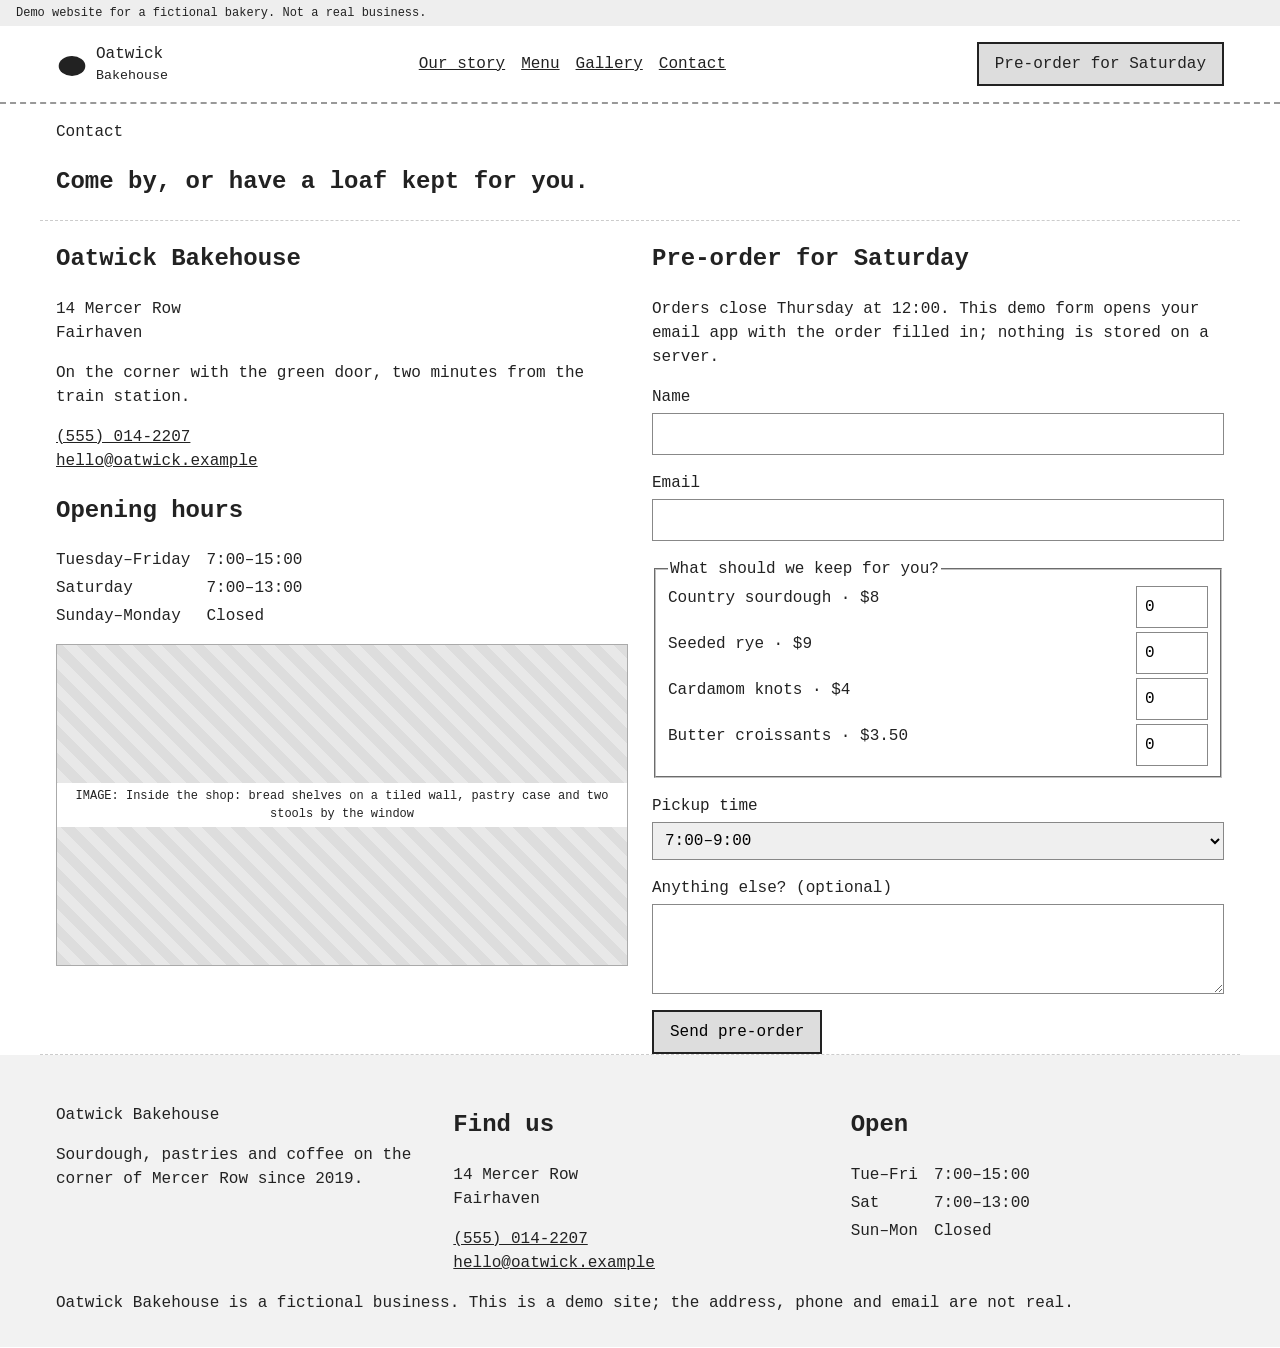
==== contact.html @ 988c5dac "Stage 0: wireframe - page structure, navigation, content blocks (grey boxes)" ====
<!doctype html>
<html lang="en">
<head>
<meta charset="utf-8">
<meta name="viewport" content="width=device-width, initial-scale=1">
<title>Contact and pre-order · Oatwick Bakehouse</title>
<meta name="description" content="Opening hours, address and Saturday pre-order form for Oatwick Bakehouse.">
<meta name="theme-color" content="#23412f">
<link rel="icon" href="favicon.svg" type="image/svg+xml">

<link rel="stylesheet" href="wireframe.css">
</head>
<body>
<a class="skip" href="#main">Skip to content</a>
<p class="demo-bar">Demo website for a fictional bakery. Not a real business.</p>
<header class="site-header">
<div class="wrap header-inner">
<a class="brand" href="index.html" aria-label="Oatwick Bakehouse, home"><svg class="mark" viewBox="0 0 48 48" aria-hidden="true" focusable="false">
<ellipse cx="24" cy="27" rx="20" ry="15" fill="currentColor"/>
<path d="M13 22c4-4 8-5 11-5M20 30c5-6 10-8 15-8" stroke="var(--flour)" stroke-width="2.6" stroke-linecap="round" fill="none"/>
</svg><span class="brand-name">Oatwick<small>Bakehouse</small></span></a>
<nav aria-label="Main"><ul class="nav"><li><a href="story.html">Our story</a></li><li><a href="menu.html">Menu</a></li><li><a href="gallery.html">Gallery</a></li><li><a href="contact.html" aria-current="page">Contact</a></li></ul></nav>
<a class="btn btn-small" href="contact.html#preorder">Pre-order for Saturday</a>
</div>
</header>
<main id="main">
<section class="wrap page-head">
<p class="eyebrow">Contact</p>
<h1>Come by, or have a loaf kept for you.</h1>
</section>
<section class="wrap contact-grid">
<div class="contact-info">
<div class="address-card">
<h2>Oatwick Bakehouse</h2>
<p>14 Mercer Row<br>Fairhaven</p>
<p>On the corner with the green door, two minutes from the train station.</p>
<p><a href="tel:+15550142207">(555) 014-2207</a><br><a href="mailto:hello@oatwick.example">hello@oatwick.example</a></p>
</div>
<h2>Opening hours</h2>
<dl class="hours big"><dt>Tuesday–Friday</dt><dd>7:00–15:00</dd><dt>Saturday</dt><dd>7:00–13:00</dd><dt>Sunday–Monday</dt><dd>Closed</dd></dl>
<div class="ph " style="aspect-ratio:1600/900"><span>IMAGE: Inside the shop: bread shelves on a tiled wall, pastry case and two stools by the window</span></div>
</div>
<form id="preorder" class="preorder-form" action="mailto:hello@oatwick.example" method="post" enctype="text/plain">
<h2>Pre-order for Saturday</h2>
<p class="form-note">Orders close Thursday at 12:00. This demo form opens your email app with the order filled in; nothing is stored on a server.</p>
<div class="field"><label for="name">Name</label><input id="name" name="name" autocomplete="name" required></div>
<div class="field"><label for="email">Email</label><input id="email" name="email" type="email" autocomplete="email" required></div>
<fieldset class="field">
<legend>What should we keep for you?</legend>
<div class="qty"><label for="q-country">Country sourdough · $8</label><input id="q-country" name="country_sourdough" type="number" min="0" max="6" value="0" inputmode="numeric"></div>
<div class="qty"><label for="q-rye">Seeded rye · $9</label><input id="q-rye" name="seeded_rye" type="number" min="0" max="6" value="0" inputmode="numeric"></div>
<div class="qty"><label for="q-knot">Cardamom knots · $4</label><input id="q-knot" name="cardamom_knots" type="number" min="0" max="12" value="0" inputmode="numeric"></div>
<div class="qty"><label for="q-crois">Butter croissants · $3.50</label><input id="q-crois" name="croissants" type="number" min="0" max="12" value="0" inputmode="numeric"></div>
</fieldset>
<div class="field"><label for="time">Pickup time</label><select id="time" name="pickup"><option>7:00–9:00</option><option>9:00–11:00</option><option>11:00–13:00</option></select></div>
<div class="field"><label for="note">Anything else? <span class="opt">(optional)</span></label><textarea id="note" name="note" rows="3"></textarea></div>
<button class="btn" type="submit">Send pre-order</button>
</form>
</section>
</main>
<footer class="site-footer">
<div class="wrap footer-grid">
<div><p class="foot-brand">Oatwick Bakehouse</p><p>Sourdough, pastries and coffee on the corner of Mercer Row since 2019.</p></div>
<div><h2 class="foot-h">Find us</h2><p>14 Mercer Row<br>Fairhaven</p><p><a href="tel:+15550142207">(555) 014-2207</a><br><a href="mailto:hello@oatwick.example">hello@oatwick.example</a></p></div>
<div><h2 class="foot-h">Open</h2><dl class="hours"><dt>Tue–Fri</dt><dd>7:00–15:00</dd><dt>Sat</dt><dd>7:00–13:00</dd><dt>Sun–Mon</dt><dd>Closed</dd></dl></div>
</div>
<p class="wrap fineprint">Oatwick Bakehouse is a fictional business. This is a demo site; the address, phone and email are not real.</p>
</footer>
</body>
</html>
---- wireframe.css ----
/* Stage 0: grey-box wireframe. Layout only, no brand. */
*{box-sizing:border-box}body{margin:0;font:16px/1.5 monospace;color:#222;background:#fff}
.wrap{max-width:1200px;margin:0 auto;padding:0 16px}a{color:#222}
.skip{position:absolute;left:-999px}.demo-bar{margin:0;padding:4px 16px;background:#eee;font-size:12px}
.site-header{border-bottom:2px dashed #999}.header-inner{display:flex;flex-wrap:wrap;gap:16px;align-items:center;justify-content:space-between;padding:16px}
.mark{width:32px;height:32px}.brand{display:flex;gap:8px;align-items:center;text-decoration:none}.brand small{display:block}
.nav{display:flex;flex-wrap:wrap;gap:16px;list-style:none;margin:0;padding:0}
.btn{display:inline-block;border:2px solid #222;padding:8px 16px;text-decoration:none;background:#ddd;font:inherit}
.ph{background:#ddd repeating-linear-gradient(45deg,#ddd 0 10px,#e8e8e8 10px 20px);display:grid;place-items:center;border:1px solid #aaa;width:100%}
.ph span{background:#fff;padding:4px 8px;font-size:12px;text-align:center}
section{padding:32px 0;border-bottom:1px dashed #ccc}
.hero-grid,.split,.contact-grid,.menu-layout{display:grid;gap:24px}
.three{display:grid;gap:16px}.fact{border:1px solid #aaa;padding:16px}
.gallery{display:grid;grid-template-columns:repeat(auto-fill,minmax(240px,1fr));gap:16px}figure{margin:0}
.field{display:grid;gap:4px;margin-bottom:16px}input,select,textarea{font:inherit;padding:8px;border:1px solid #888}
.qty{display:flex;justify-content:space-between;gap:8px}.qty input{width:72px}
.menu-list,.mini-menu{list-style:none;padding:0}.menu-list li,.mini-menu li{display:flex;justify-content:space-between;border-bottom:1px dotted #aaa;padding:8px 0}
.hours{display:grid;grid-template-columns:auto 1fr;gap:4px 16px}.hours dd{margin:0}
.site-footer{padding:32px 0;background:#f2f2f2}.footer-grid{display:grid;gap:24px}
@media(min-width:900px){.hero-grid,.split,.contact-grid,.menu-layout{grid-template-columns:1fr 1fr}.three,.footer-grid{grid-template-columns:repeat(3,1fr)}}
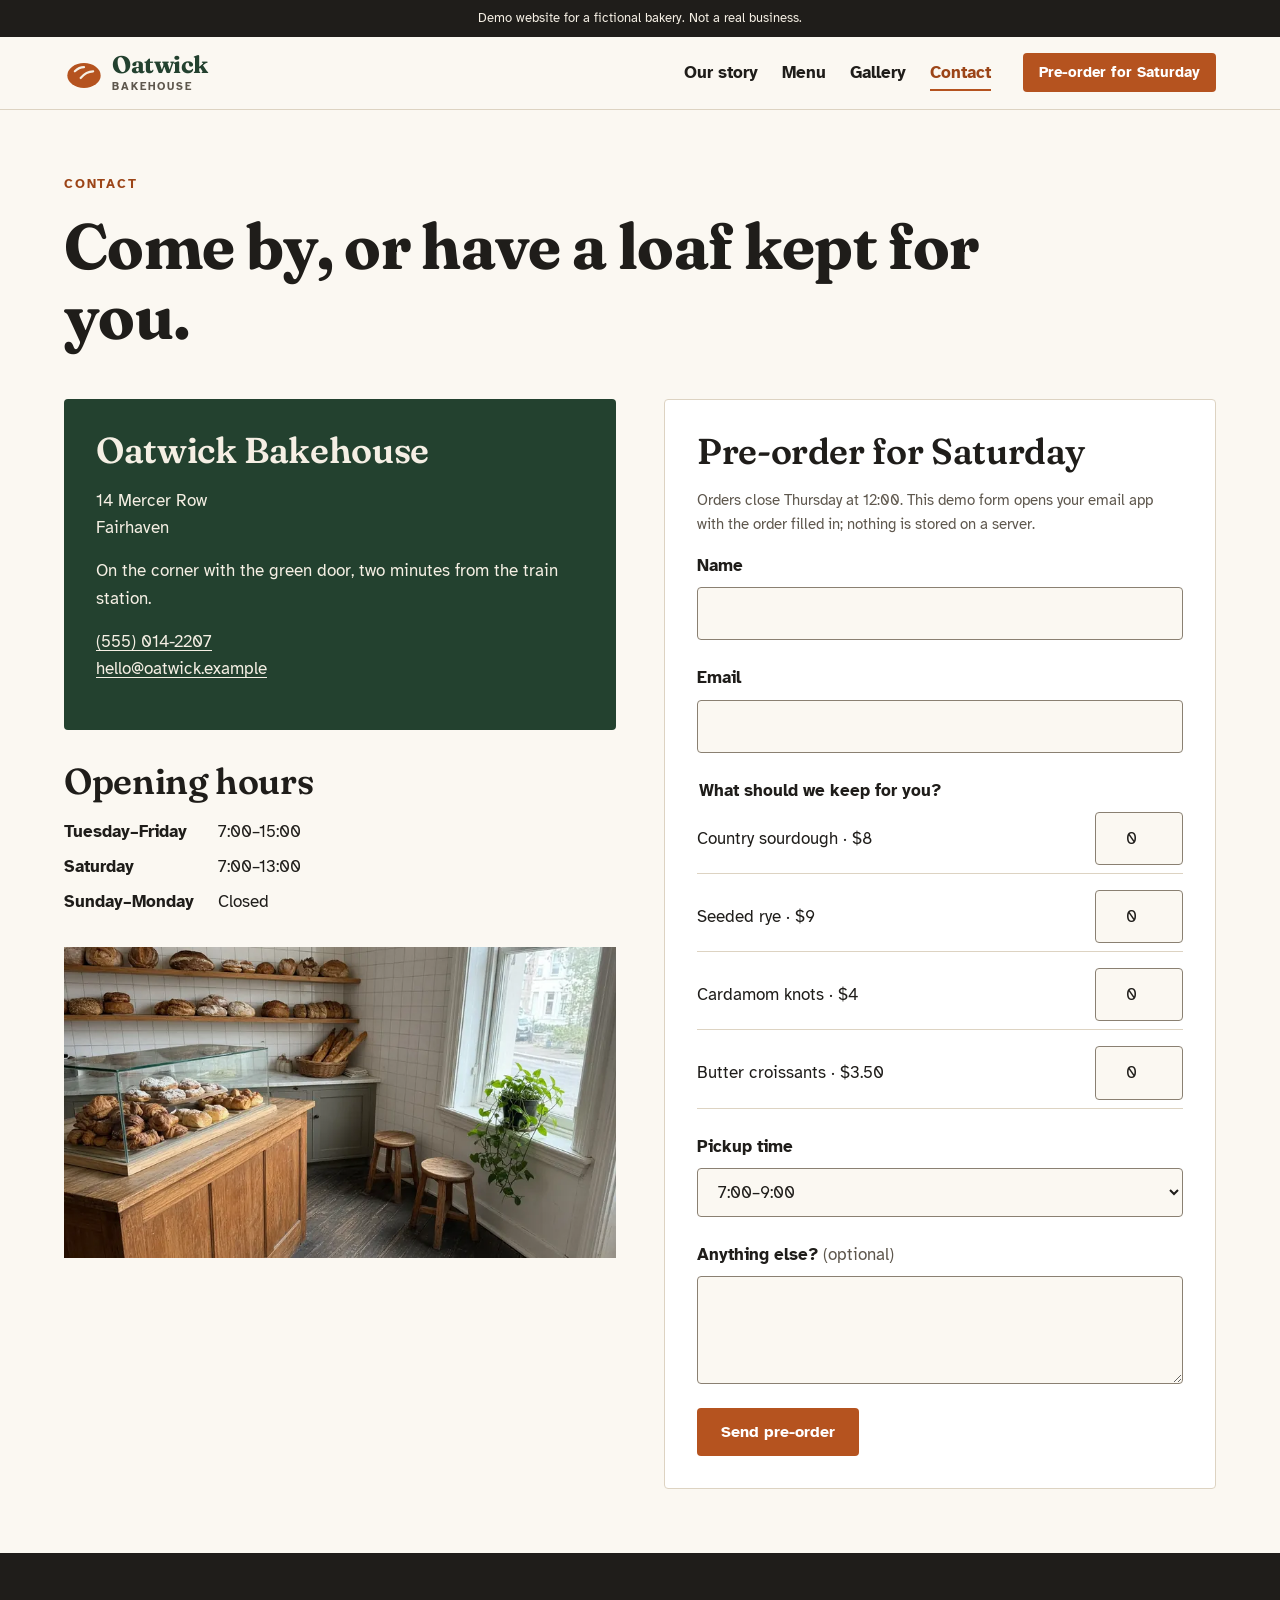
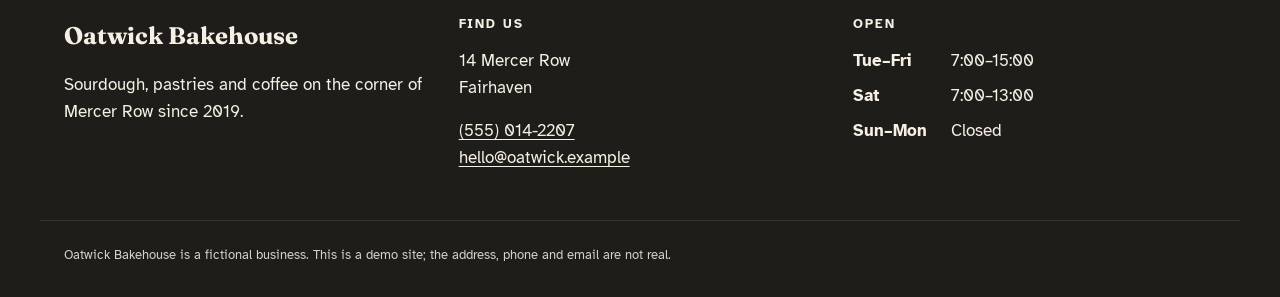
==== commit 3553a8b1: "Stage 1 (v1): palette, typography, generated photos, real layouts" ====
--- a/contact.html
+++ b/contact.html
@@ -7,8 +7,8 @@
 <meta name="description" content="Opening hours, address and Saturday pre-order form for Oatwick Bakehouse.">
 <meta name="theme-color" content="#23412f">
 <link rel="icon" href="favicon.svg" type="image/svg+xml">
-
-<link rel="stylesheet" href="wireframe.css">
+<link rel="preconnect" href="https://fonts.googleapis.com"><link rel="preconnect" href="https://fonts.gstatic.com" crossorigin><link href="https://fonts.googleapis.com/css2?family=Fraunces:opsz,wght@9..144,400;9..144,600;9..144,700&family=Atkinson+Hyperlegible:ital,wght@0,400;0,700;1,400&display=swap" rel="stylesheet">
+<link rel="stylesheet" href="styles.css">
 </head>
 <body>
 <a class="skip" href="#main">Skip to content</a>
@@ -38,7 +38,7 @@
 </div>
 <h2>Opening hours</h2>
 <dl class="hours big"><dt>Tuesday–Friday</dt><dd>7:00–15:00</dd><dt>Saturday</dt><dd>7:00–13:00</dd><dt>Sunday–Monday</dt><dd>Closed</dd></dl>
-<div class="ph " style="aspect-ratio:1600/900"><span>IMAGE: Inside the shop: bread shelves on a tiled wall, pastry case and two stools by the window</span></div>
+<picture class=""><source type="image/webp" srcset="img/interior-800.webp 800w, img/interior-1600.webp 1600w" sizes="(min-width: 960px) 50vw, 100vw"><img src="img/interior-1600.jpg" alt="Inside the shop: bread shelves on a tiled wall, pastry case and two stools by the window" width="1600" height="900" loading="lazy" decoding="async"></picture>
 </div>
 <form id="preorder" class="preorder-form" action="mailto:hello@oatwick.example" method="post" enctype="text/plain">
 <h2>Pre-order for Saturday</h2>
--- a/styles.css
+++ b/styles.css
@@ -0,0 +1,128 @@
+/* Oatwick Bakehouse — hand-written CSS, no framework.
+   Palette: main  --green #23412f | accent --crust #b5531f
+            neutrals --ink #1f1d1a, --muted #5e574d, --paper #fbf8f2, --flour #f5efe4, --line #ddd3c2
+   Type:    Fraunces (display, OFL) + Atkinson Hyperlegible (text, OFL)
+   Spacing: 8-pt scale --s1..--s12 */
+:root{
+  --green:#23412f; --crust:#b5531f; --crust-deep:#9c4518;
+  --ink:#1f1d1a; --muted:#5e574d; --paper:#fbf8f2; --flour:#f5efe4; --line:#ddd3c2;
+  --s1:8px; --s2:16px; --s3:24px; --s4:32px; --s5:40px; --s6:48px; --s8:64px; --s10:80px; --s12:96px;
+  --display:"Fraunces", Georgia, "Times New Roman", serif;
+  --text:"Atkinson Hyperlegible", "Trebuchet MS", sans-serif;
+  --radius:4px; --max:1200px;
+}
+*,*::before,*::after{box-sizing:border-box}
+html{-webkit-text-size-adjust:100%}
+body{margin:0;background:var(--paper);color:var(--ink);font:400 1.0625rem/1.6 var(--text)}
+img{display:block;max-width:100%;height:auto}
+picture{display:block}
+a{color:var(--green);text-underline-offset:3px;text-decoration-thickness:1px}
+h1,h2,h3{font-family:var(--display);font-weight:600;line-height:1.1;letter-spacing:-0.01em;margin:0 0 var(--s2);font-variation-settings:"SOFT" 50}
+h1{font-size:clamp(2.25rem,6vw,4rem);font-weight:700}
+h2{font-size:clamp(1.625rem,3.2vw,2.25rem)}
+h3{font-size:1.25rem}
+p{margin:0 0 var(--s2)}
+.wrap{max-width:var(--max);margin:0 auto;padding:0 var(--s3)}
+.skip{position:absolute;left:var(--s2);top:-100px;background:var(--ink);color:var(--paper);padding:var(--s1) var(--s2);z-index:10}
+.skip:focus{top:var(--s2)}
+.demo-bar{margin:0;padding:var(--s1) var(--s3);background:var(--ink);color:var(--flour);font-size:.8125rem;text-align:center}
+
+/* header */
+.site-header{background:var(--paper);border-bottom:1px solid var(--line)}
+.header-inner{display:flex;flex-wrap:wrap;align-items:center;gap:var(--s2) var(--s4);padding-block:var(--s2)}
+.brand{display:flex;align-items:center;gap:var(--s1);color:var(--green);text-decoration:none;margin-right:auto}
+.mark{width:40px;height:40px;color:var(--crust)}
+.brand-name{font-family:var(--display);font-weight:700;font-size:1.5rem;line-height:1;letter-spacing:-0.02em}
+.brand-name small{display:block;font-family:var(--text);font-weight:700;font-size:.6875rem;letter-spacing:.18em;text-transform:uppercase;color:var(--muted);margin-top:4px}
+.nav{display:flex;flex-wrap:wrap;gap:var(--s1) var(--s3);list-style:none;margin:0;padding:0}
+.nav a{color:var(--ink);text-decoration:none;font-weight:700;padding-block:var(--s1)}
+.nav a[aria-current="page"]{color:var(--crust-deep);box-shadow:inset 0 -2px 0 var(--crust)}
+
+/* buttons */
+.btn{display:inline-block;background:var(--crust);color:#fff;font:700 1rem/1 var(--text);padding:var(--s2) var(--s3);border:0;border-radius:var(--radius);text-decoration:none;cursor:pointer}
+.btn-small{padding:12px var(--s2);font-size:.9375rem}
+.btn-light{background:var(--flour);color:var(--green)}
+.link-arrow{font-weight:700}
+.link-arrow::after{content:" →"}
+
+/* hero */
+.hero{padding-block:var(--s6) var(--s8)}
+.hero-grid{display:grid;gap:var(--s4);align-items:center}
+.eyebrow{font-weight:700;font-size:.8125rem;letter-spacing:.14em;text-transform:uppercase;color:var(--crust-deep);margin-bottom:var(--s2)}
+.lede{font-size:1.1875rem;color:var(--muted);max-width:36em}
+.cta-row{display:flex;flex-wrap:wrap;align-items:center;gap:var(--s2) var(--s3);margin-top:var(--s3)}
+.hero-img img{border-radius:var(--radius)}
+
+/* facts band */
+.band{background:var(--green);color:var(--flour);padding-block:var(--s6)}
+.three{display:grid;gap:var(--s4)}
+.fact-num{font-family:var(--display);font-size:2.5rem;font-weight:600;line-height:1;margin-bottom:var(--s1)}
+.fact p:last-child{margin:0}
+
+/* split sections */
+.split{display:grid;gap:var(--s4);align-items:center;padding-block:var(--s8)}
+.split img{border-radius:var(--radius)}
+.mini-menu{list-style:none;margin:0 0 var(--s3);padding:0}
+.mini-menu li{display:flex;justify-content:space-between;gap:var(--s2);padding-block:12px;border-bottom:1px solid var(--line);font-size:1.125rem}
+
+.preorder-band{background:var(--flour);padding-block:var(--s8);border-top:1px solid var(--line)}
+.preorder-inner{text-align:center;max-width:720px}
+
+/* inner pages */
+.page-head{padding-block:var(--s8) var(--s4)}
+.page-head h1{max-width:16em}
+.prose{max-width:36em}
+.steps{padding-left:var(--s3)}
+.steps li{margin-bottom:var(--s1)}
+
+/* menu */
+.menu-layout{display:grid;gap:var(--s6);padding-bottom:var(--s8)}
+.menu-sec{margin-bottom:var(--s6)}
+.menu-sec h2{border-bottom:2px solid var(--green);padding-bottom:var(--s1)}
+.menu-list{list-style:none;margin:0;padding:0}
+.menu-list li{display:flex;justify-content:space-between;gap:var(--s3);padding-block:var(--s2);border-bottom:1px solid var(--line)}
+.menu-list h3{font-size:1.1875rem;margin:0 0 4px}
+.menu-list p{margin:0;color:var(--muted);font-size:.9375rem}
+.price{font-family:var(--display);font-weight:600;font-size:1.1875rem;white-space:nowrap}
+.menu-aside{display:grid;gap:var(--s3);align-content:start}
+.menu-aside img{border-radius:var(--radius)}
+
+/* gallery */
+.gallery{display:grid;gap:var(--s3);padding-bottom:var(--s8)}
+.g-item{margin:0}
+.g-item img{border-radius:var(--radius);width:100%;height:100%;object-fit:cover}
+figcaption{font-size:.9375rem;color:var(--muted);padding-top:var(--s1)}
+
+/* contact */
+.contact-grid{display:grid;gap:var(--s6);padding-bottom:var(--s8);align-items:start}
+.address-card{background:var(--green);color:var(--flour);padding:var(--s4);border-radius:var(--radius);margin-bottom:var(--s4)}
+.address-card a{color:var(--flour)}
+.hours{display:grid;grid-template-columns:auto 1fr;gap:var(--s1) var(--s3);margin:0 0 var(--s4)}
+.hours dt{font-weight:700}.hours dd{margin:0}
+.preorder-form{background:#fff;border:1px solid var(--line);border-radius:var(--radius);padding:var(--s4)}
+.form-note{color:var(--muted);font-size:.9375rem}
+.field{display:grid;gap:var(--s1);margin:0 0 var(--s3);border:0;padding:0}
+label,legend{font-weight:700}
+input,select,textarea{font:inherit;color:var(--ink);background:var(--paper);border:1px solid #8a8072;border-radius:var(--radius);padding:12px var(--s2);width:100%}
+.qty{display:flex;align-items:center;justify-content:space-between;gap:var(--s2);padding-block:var(--s1);border-bottom:1px solid var(--line)}
+.qty label{font-weight:400}
+.qty input{width:88px;text-align:center}
+.opt{font-weight:400;color:var(--muted)}
+
+/* footer */
+.site-footer{background:var(--ink);color:var(--flour);padding-block:var(--s8) var(--s4)}
+.site-footer a{color:var(--flour)}
+.footer-grid{display:grid;gap:var(--s4)}
+.foot-brand{font-family:var(--display);font-size:1.5rem;font-weight:700}
+.foot-h{font-family:var(--text);font-size:.8125rem;letter-spacing:.14em;text-transform:uppercase;margin-bottom:var(--s2)}
+.fineprint{font-size:.8125rem;opacity:.85;margin-top:var(--s4);padding-top:var(--s3);border-top:1px solid #3a3631}
+
+@media (min-width:900px){
+  .hero-grid{grid-template-columns:5fr 6fr;gap:var(--s8)}
+  .three,.footer-grid{grid-template-columns:repeat(3,1fr)}
+  .split{grid-template-columns:1fr 1fr;gap:var(--s8)}
+  .split.reverse > :first-child{order:2}
+  .menu-layout{grid-template-columns:3fr 2fr}
+  .contact-grid{grid-template-columns:1fr 1fr}
+  .gallery{grid-template-columns:repeat(2,1fr)}
+}
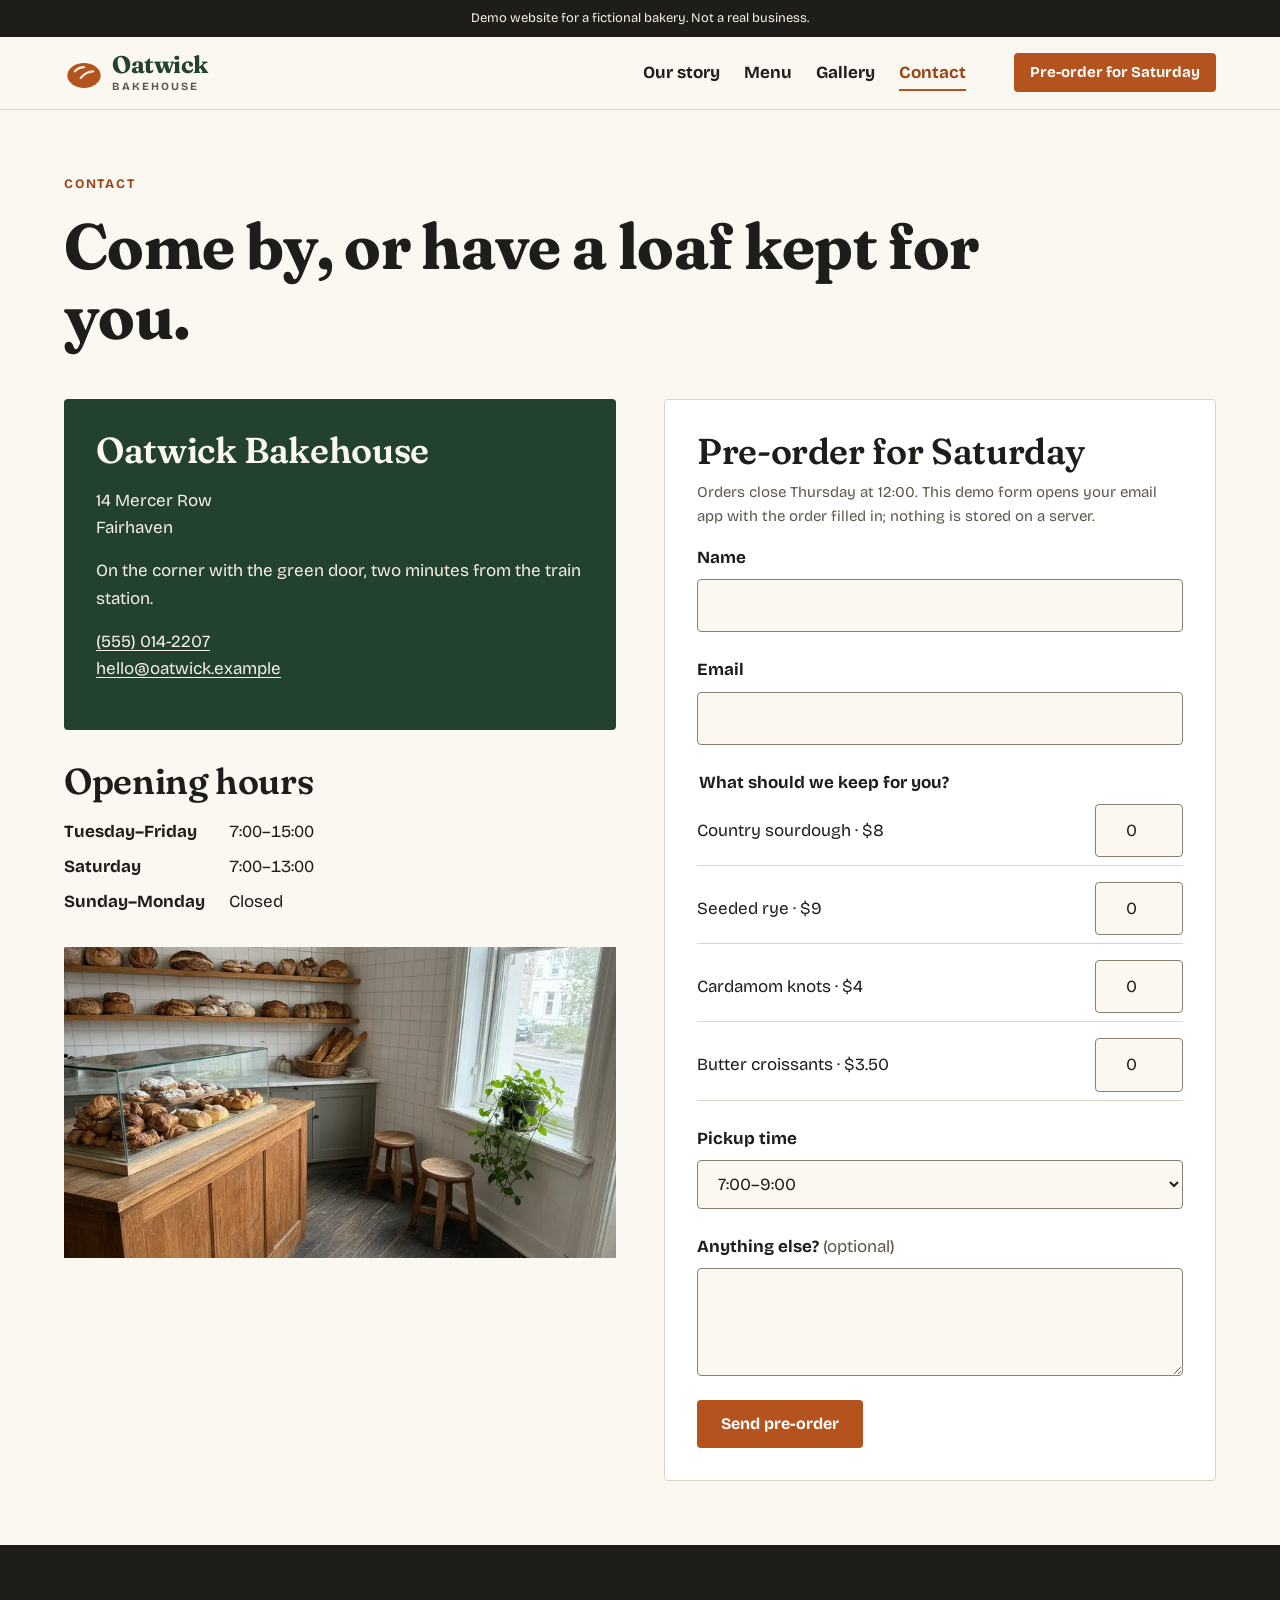
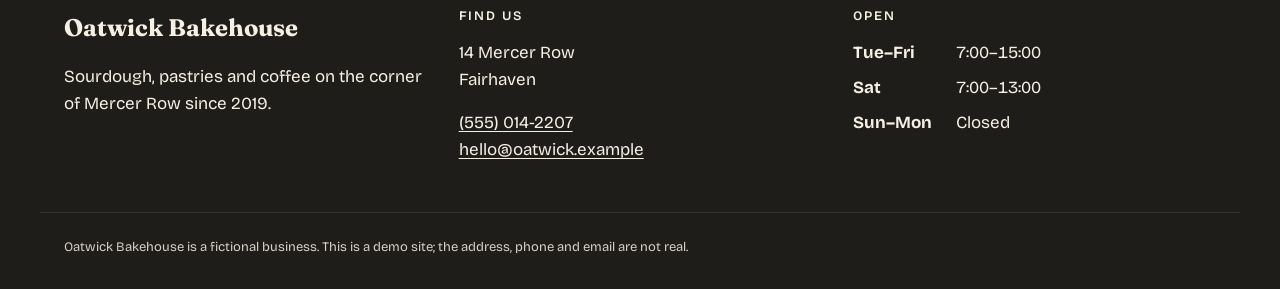
==== commit 42fea96b: "Stage 2 (final): logo, sticky header, mobile pre-order bar, gallery grid, working demo pre-order for" ====
--- a/contact.html
+++ b/contact.html
@@ -7,7 +7,7 @@
 <meta name="description" content="Opening hours, address and Saturday pre-order form for Oatwick Bakehouse.">
 <meta name="theme-color" content="#23412f">
 <link rel="icon" href="favicon.svg" type="image/svg+xml">
-<link rel="preconnect" href="https://fonts.googleapis.com"><link rel="preconnect" href="https://fonts.gstatic.com" crossorigin><link href="https://fonts.googleapis.com/css2?family=Fraunces:opsz,wght@9..144,400;9..144,600;9..144,700&family=Atkinson+Hyperlegible:ital,wght@0,400;0,700;1,400&display=swap" rel="stylesheet">
+<link rel="preconnect" href="https://fonts.googleapis.com"><link rel="preconnect" href="https://fonts.gstatic.com" crossorigin><link href="https://fonts.googleapis.com/css2?family=Fraunces:opsz,wght@9..144,400;9..144,600;9..144,700&family=Bricolage+Grotesque:opsz,wght@12..96,400;12..96,600;12..96,700&display=swap" rel="stylesheet">
 <link rel="stylesheet" href="styles.css">
 </head>
 <body>
@@ -42,6 +42,7 @@
 </div>
 <form id="preorder" class="preorder-form" action="mailto:hello@oatwick.example" method="post" enctype="text/plain">
 <h2>Pre-order for Saturday</h2>
+<p class="form-status" role="status" aria-live="polite"></p>
 <p class="form-note">Orders close Thursday at 12:00. This demo form opens your email app with the order filled in; nothing is stored on a server.</p>
 <div class="field"><label for="name">Name</label><input id="name" name="name" autocomplete="name" required></div>
 <div class="field"><label for="email">Email</label><input id="email" name="email" type="email" autocomplete="email" required></div>
@@ -66,5 +67,6 @@
 </div>
 <p class="wrap fineprint">Oatwick Bakehouse is a fictional business. This is a demo site; the address, phone and email are not real.</p>
 </footer>
+<script src="preorder.js" defer></script>
 </body>
 </html>
--- a/styles.css
+++ b/styles.css
@@ -1,14 +1,14 @@
 /* Oatwick Bakehouse — hand-written CSS, no framework.
    Palette: main  --green #23412f | accent --crust #b5531f
             neutrals --ink #1f1d1a, --muted #5e574d, --paper #fbf8f2, --flour #f5efe4, --line #ddd3c2
-   Type:    Fraunces (display, OFL) + Atkinson Hyperlegible (text, OFL)
+   Type:    Fraunces (display, OFL) + Bricolage Grotesque (text, OFL)
    Spacing: 8-pt scale --s1..--s12 */
 :root{
   --green:#23412f; --crust:#b5531f; --crust-deep:#9c4518;
   --ink:#1f1d1a; --muted:#5e574d; --paper:#fbf8f2; --flour:#f5efe4; --line:#ddd3c2;
   --s1:8px; --s2:16px; --s3:24px; --s4:32px; --s5:40px; --s6:48px; --s8:64px; --s10:80px; --s12:96px;
   --display:"Fraunces", Georgia, "Times New Roman", serif;
-  --text:"Atkinson Hyperlegible", "Trebuchet MS", sans-serif;
+  --text:"Bricolage Grotesque", "Trebuchet MS", sans-serif;
   --radius:4px; --max:1200px;
 }
 *,*::before,*::after{box-sizing:border-box}
@@ -54,7 +54,8 @@
 .hero-img img{border-radius:var(--radius)}
 
 /* facts band */
-.band{background:var(--green);color:var(--flour);padding-block:var(--s6)}
+.band{background:var(--flour);color:var(--ink);padding-block:var(--s6);border-block:1px solid var(--line)}
+.band .fact-num{color:var(--green)}
 .three{display:grid;gap:var(--s4)}
 .fact-num{font-family:var(--display);font-size:2.5rem;font-weight:600;line-height:1;margin-bottom:var(--s1)}
 .fact p:last-child{margin:0}
@@ -65,7 +66,7 @@
 .mini-menu{list-style:none;margin:0 0 var(--s3);padding:0}
 .mini-menu li{display:flex;justify-content:space-between;gap:var(--s2);padding-block:12px;border-bottom:1px solid var(--line);font-size:1.125rem}
 
-.preorder-band{background:var(--flour);padding-block:var(--s8);border-top:1px solid var(--line)}
+.preorder-band{background:var(--green);color:var(--flour);padding-block:var(--s8)}
 .preorder-inner{text-align:center;max-width:720px}
 
 /* inner pages */
@@ -126,3 +127,50 @@
   .contact-grid{grid-template-columns:1fr 1fr}
   .gallery{grid-template-columns:repeat(2,1fr)}
 }
+
+/* ---- final polish ---- */
+body{font-optical-sizing:auto}
+a:hover{color:var(--crust-deep)}
+:focus-visible{outline:3px solid var(--crust);outline-offset:3px;border-radius:2px}
+.btn{transition:background-color .15s ease, transform .15s ease}
+.btn:hover{background:var(--crust-deep);color:#fff}
+.btn-light:hover{background:#fff;color:var(--green)}
+.btn:active{transform:translateY(1px)}
+.site-header{position:sticky;top:0;z-index:5;background:rgba(251,248,242,.96);backdrop-filter:saturate(1.2) blur(6px)}
+.hero h1{max-width:11em}
+.hero-img{position:relative}
+.hero-img::after{content:"";position:absolute;inset:auto auto calc(-1 * var(--s2)) calc(-1 * var(--s2));width:40%;height:40%;border-left:2px solid var(--crust);border-bottom:2px solid var(--crust);border-radius:0 0 0 var(--radius);pointer-events:none}
+.split h2{max-width:14em}
+.mini-menu li span:last-child,.hours dd{font-variant-numeric:tabular-nums}
+.menu-list li:hover h3{color:var(--crust-deep)}
+.g-item{overflow:hidden;border-radius:var(--radius)}
+.g-item img{transition:transform .4s ease}
+.g-item:hover img{transform:scale(1.02)}
+.preorder-form h2{margin-bottom:var(--s1)}
+.form-status:empty{display:none}
+.form-status{background:var(--flour);border-left:4px solid var(--green);padding:var(--s2);font-weight:600}
+.address-card h2{color:var(--paper)}
+.mobile-cta{position:fixed;left:var(--s2);right:var(--s2);bottom:var(--s2);z-index:6;text-align:center;box-shadow:0 4px 16px rgba(31,29,26,.25)}
+.site-footer{padding-bottom:calc(var(--s10) + var(--s2))}
+@media (max-width:899px){
+  .header-inner{gap:var(--s1) var(--s3)}
+  .header-inner > .btn-small{display:none}
+  .nav{width:100%;gap:var(--s3);overflow-x:auto}
+  .hero{padding-top:var(--s4)}
+  .hero-img::after{display:none}
+  .gallery .g-item:nth-child(n){grid-column:auto}
+}
+@media (min-width:900px){
+  .mobile-cta{display:none}
+  .site-footer{padding-bottom:var(--s4)}
+  .nav{margin-right:var(--s2)}
+  .gallery{grid-template-columns:repeat(3,1fr);grid-auto-rows:240px;grid-auto-flow:dense}
+  .g-item{display:flex;flex-direction:column}
+  .g-item picture{flex:1;min-height:0}
+  .g-hero,.g-interior{grid-column:span 2;grid-row:span 2}
+  .g-storefront{grid-row:span 2}
+  .g-starter{grid-column:span 2;grid-row:span 2}
+  .g-item figcaption{flex:none}
+}
+@media (prefers-reduced-motion:reduce){*{transition:none!important;scroll-behavior:auto!important}}
+@media print{.demo-bar,.mobile-cta,.site-header nav,.btn{display:none}}
